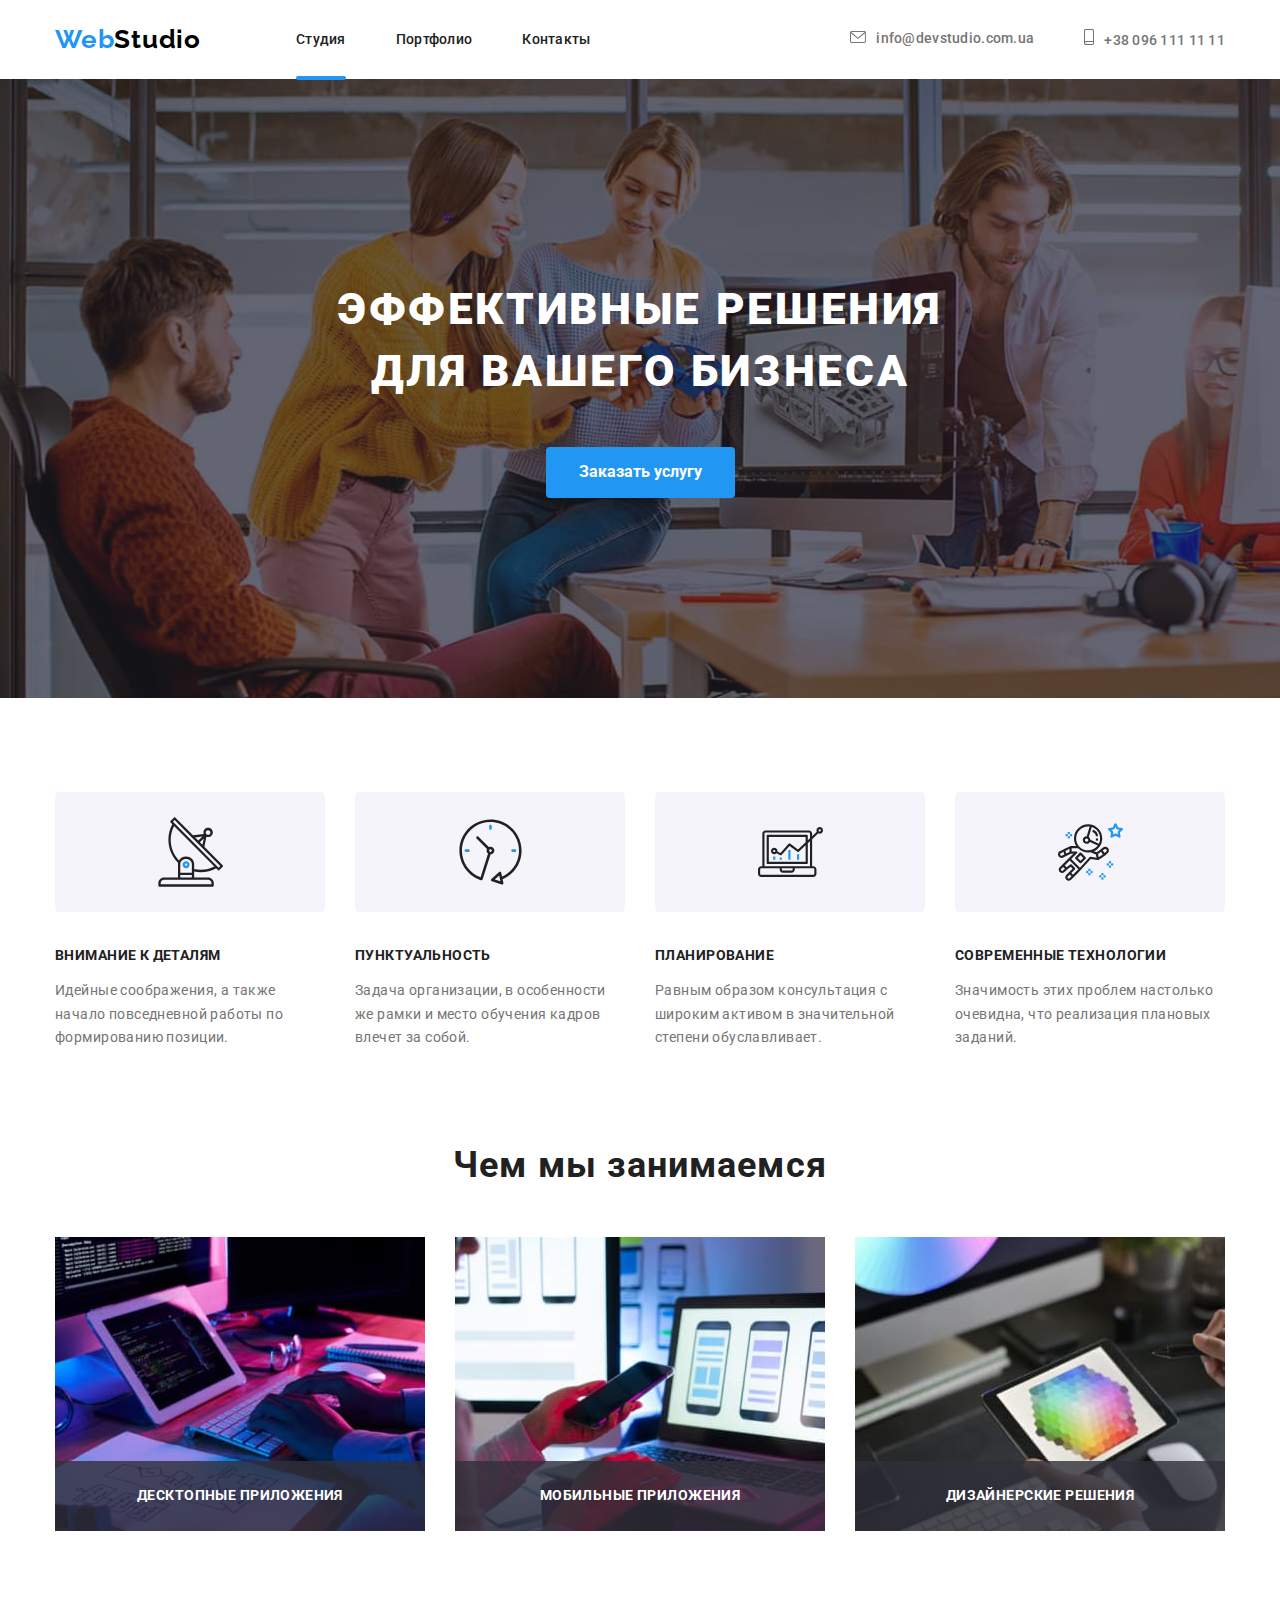
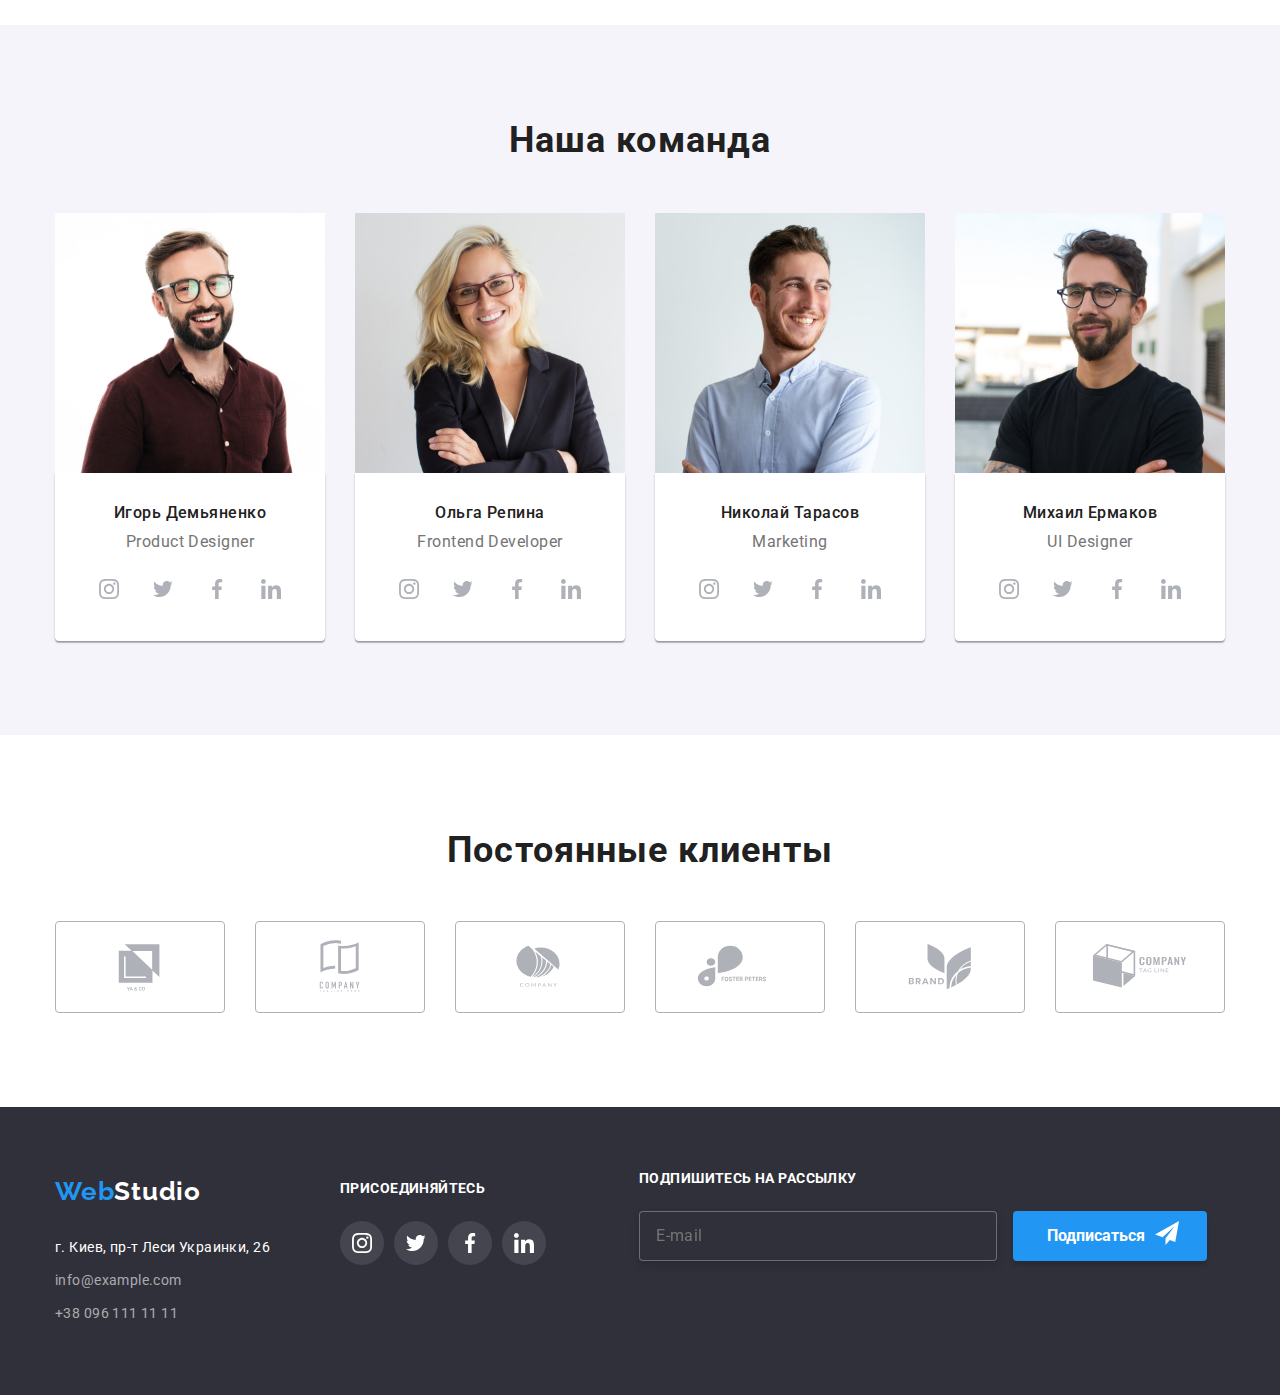
==== index.html @ d0ef0f85 "**" ====
<!DOCTYPE html>
<html lang="en">

<head>
    <meta charset="UTF-8">
    <meta http-equiv="X-UA-Compatible" content="IE=edge">
    <meta name="viewport" content="width=device-width, initial-scale=1.0">
    <link rel="preconnect" href="https://fonts.googleapis.com">
    <link rel="preconnect" href="https://fonts.gstatic.com" crossorigin>
    <link href="https://fonts.googleapis.com/css2?family=Raleway:wght@700&family=Roboto:wght@400;500;700;900&display=swap"
        rel="stylesheet">
        <!--нормалізатор-->
<link rel="stylesheet" href="https://cdnjs.cloudflare.com/ajax/libs/modern-normalize/1.1.0/modern-normalize.min.css"/>
        <!--додати стиль-->
        <link rel="stylesheet" href="./css/styles.css" />
        <title>Homework#6</title>
</head>

<body>
    <!--Шапка-->
    <header class="header">
        <div class="container">
        <nav class="navigation">
            <a href="" class="logo header__logo link">Web<span class="colortext">Studio</span></a>
            <ul class="menu-list list">
                <li class="menu-list__item"><a href="./index.html" class="menu-list__link link current">Студия</a></li>
              <li class="menu-list__item"><a href="./portfolio.html" class="menu-list__link link">Портфолио</a></li>
                <li class="menu-list__item"><a href="" class="menu-list__link link">Контакты</a></li>
             </ul>
        </nav>
        <div class="connect header__connect">
            <ul class="menu-list list">
                <li><a class="connect__mail link " href=""><svg class="connect__icon" width="16" height="12">
                    <use href="./images/symbol-defss.svg#icon-convert" info@devstudio.com.ua></use>
                </svg>info@devstudio.com.ua</a>
                </li>
                <li><a class="connect__tel link" href=""><svg class="connect__icon" width="10" height="16">
                    <use href="./images/symbol-defss.svg#icon-phone"></use>
                </svg>+38 096 111 11 11</a>
             </li>
            </ul>
          </div>
        </div>
    </header>
    <main>
        <!--hero-->
         <section class="hero">
            <div class="container">
                <h1 class="hero__top-text top-text--light">ЭФФЕКТИВНЫЕ РЕШЕНИЯ<br>ДЛЯ ВАШЕГО БИЗНЕСА</h1>
                <button type="button" class="hero__button button--light link" data-modal-open>Заказать услугу</button>
               <!----<div class="hero-content"></div>-->
            </div>
            </section>
       
        <!--feature-->
        <section class="feature">
            <div class="container">
            <ul class="feature-list list">
                 <li class="feature-list__item">
                    <a href="" class="feature-list__link">
                        
                        <svg class="feature-list__icon" width="65" height="70">
                            <use href="./images/symbol-defss.svg#icon-tarelka"></svg>
                            </a>
                    <h3 class="feature__top-text top-text--dark">Внимание к деталям</h3>
                    <p class="feature__bottom-text">Идейные соображения, а также начало повседневной работы по формированию позиции.</p>
                </li>
                
                <li class="feature-list__item">
                    <a href="" class="feature-list__link">
                        
                        <svg class="feature-list__icon" width="65" height="70">
                            <use href="./images/symbol-defss.svg#icon-clock"></svg>
                            </a>
                    <h3 class="feature__top-text top-text--dark">Пунктуальность</h3>
                    <p class="feature__bottom-text">Задача организации, в особенности же рамки и место обучения кадров влечет за собой.</p>
                </li>
                <li class="feature-list__item">
                    <a href="" class="feature-list__link">
                        
                        <svg class="ffeature-list__icon" width="65" height="70">
                            <use href="./images/symbol-defss.svg#icon-diagram"></svg>
                            </a>
                    <h3 class="feature__top-text top-text--dark">Планирование</h3>
                    <p class="feature__bottom-text">Равным образом консультация с широким активом в значительной степени обуславливает.</p>
                </li>
                <li class="feature-list__item">
                    <a href="" class="feature-list__link">
                        
                        <svg class="feature-list__icon" width="65" height="70">
                            <use href="./images/symbol-defss.svg#icon-kosm"></svg>
                            </a>
                    <h3 class="feature__top-text top-text--dark">Современные технологии</h3>
                    <p class="feature__bottom-text">Значимость этих проблем настолько очевидна, что реализация плановых заданий.</p>
                </li>
            </ul>
            </div>
        </section>
        <section class="about">
            <div class="container">
            <h2 class="about-title">Чем мы занимаемся</h2>
            <ul class="about-list list">
                <li class="about-list__item">
                    <div class="about-top-wrap">
                       <img src="./images/project.jpg" alt="Дизайн" class="about-foto" width="370" height="294">
                        <p class="about-top-text">ДЕСКТОПНЫЕ ПРИЛОЖЕНИЯ</p>
                    </div>  
                </li>
                <li class="about-list__item">
                    <div class="about-top-wrap">
                    <img src="./images/razmetka.jpg" alt="Розробка" class="about-foto" width="370" height="294">
                    <p class="about-top-text">МОБИЛЬНЫЕ ПРИЛОЖЕНИЯ</p>
                    </div>
                </li>
                <li class="about-list__item">
                    <div class="about-top-wrap">
                    <img src="./images/colortest.jpg" alt="Колористика" class="about-foto" width="370" height="294">
                    <p class="about-top-text">ДИЗАЙНЕРСКИЕ РЕШЕНИЯ</p>
                    </div>
                </li>
            </ul>
            </div>
        </section>
        <section id="team" class="team">
            <div class="container">
            <h2 class="team-title">Наша команда</h2>
            <ul class="team-list list">
                <li class="team-item">
                    <img src="./images/img1.jpg" alt="" class="img" width="270">
                    <div class="foto-team">
                    <h3 class="team-item-title">Игорь Демьяненко</h3>
                    <p lang="en" class="team-item-text">Product Designer</p>
                    <ul class="team-soc-list list">
                        <li class="team-soc-item">
                            <a href="" class="team-soc-link">
                                
                                <svg class="team-soc-icon" width="20" height="20">
                                    <use href="./images/symbol-defs.svg#icon-instagram"></svg>
                                    </a>
                        </li>
                        <li class="team-soc-item">
                            <a href="" class="team-soc-link">

                                <svg class="team-soc-icon" width="20" height="20">
                                    <use href="./images/symbol-defs.svg#icon-tvit">
                                </svg>
                            </a>
                        </li>
                        <li class="team-soc-item">
                            <a href="" class="team-soc-link">

                                <svg class="team-soc-icon" width="20" height="20">
                                    <use href="./images/symbol-defs.svg#icon-facebook">
                                </svg>
                            </a>
                        </li>
                        <li class="team-soc-item">
                            <a href="" class="team-soc-link">

                                <svg class="team-soc-icon" width="20" height="20">
                                    <use href="./images/symbol-defs.svg#icon-lin">
                                </svg>
                            </a>
                        </li>
                     </ul>
                </div>
                </li>
                <li class="team-item">
                    <img src="./images/img2.jpg" alt="" class="img" width="270">
                    <div class="foto-team">
                    <h3 class="team-item-title">Ольга Репина</h3>
                    <p lang="en" class="team-item-text">Frontend Developer</p>
                    <ul class="team-soc-list list">
                        <li class="team-soc-item">
                            <a href="" class="team-soc-link">
                                <!--підключення спрайта-->
                            <svg class="team-soc-icon" width="20" height="20">
                                <use href="./images/symbol-defs.svg#icon-instagram">
                            </svg>
                        </a>
                        </li>
                        <li class="team-soc-item">
                            <a href="" class="team-soc-link">

                            <svg class="team-soc-icon" width="20" height="20">
                                <use href="./images/symbol-defs.svg#icon-tvit">
                            </svg>
                            </a>
                        </li>
                        <li class="team-soc-item">
                            <a href="" class="team-soc-link">

                                <svg class="team-soc-icon" width="20" height="20">
                                    <use href="./images/symbol-defs.svg#icon-facebook">
                                </svg>
                            </a>
                        </li>
                        <li class="team-soc-item">
                            <a href="" class="team-soc-link">

                                <svg class="team-soc-icon" width="20" height="20">
                                    <use href="./images/symbol-defs.svg#icon-lin">
                                </svg>
                            </a>
                        </li>
                    </ul>
                </div>
                </li>
                <li class="team-item">
                    <img src="./images/img3.jpg" alt="" class="img" width="270">
                    <div class="foto-team">
                    <h3 class="team-item-title">Николай Тарасов</h3>
                    <p lang="en" class="team-item-text">Marketing</p>
                    <ul class="team-soc-list list">
                        <li class="team-soc-item">
                            <a href="" class="team-soc-link">

                               <svg class="team-soc-icon" width="20" height="20">
                                    <use href="./images/symbol-defs.svg#icon-instagram">
                                </svg>
                            </a>
                        </li>
                        <li class="team-soc-item">
                            <a href="" class="team-soc-link">

                                <svg class="team-soc-icon" width="20" height="20">
                                    <use href="./images/symbol-defs.svg#icon-tvit">
                                </svg>
                            </a>
                        </li>
                        <li class="team-soc-item">
                            <a href="" class="team-soc-link">

                                <svg class="team-soc-icon" width="20" height="20">
                                    <use href="./images/symbol-defs.svg#icon-facebook">
                                </svg>
                            </a>
                        </li>
                        <li class="team-soc-item">
                            <a href="" class="team-soc-link">

                                <svg class="team-soc-icon" width="20" height="20">
                                    <use href="./images/symbol-defs.svg#icon-lin">
                                </svg>
                            </a>
                        </li>
                    </ul>
                    </div>
                </li>
                <li class="team-item">
                    <img src="./images/img4.jpg" alt="" class="img" width="270">
                    <div class="foto-team">
                    <h3 class="team-item-title">Михаил Ермаков</h3>
                    <p lang="en" class="team-item-text">UI Designer</p>
                    <ul class="team-soc-list list">
                        <li class="team-soc-item">
                            <a href="" class="team-soc-link">
                                <!--підключення спрайта-->
                                <svg class="team-soc-icon" width="20" height="20">
                                    <use href="./images/symbol-defs.svg#icon-instagram">
                                </svg>
                            </a>
                        </li>
                        <li class="team-soc-item">
                            <a href="" class="team-soc-link">

                                <svg class="team-soc-icon" width="20" height="20">
                                    <use href="./images/symbol-defs.svg#icon-tvit">
                                </svg>
                            </a>
                        </li>
                        <li class="team-soc-item">
                            <a href="" class="team-soc-link">

                                <svg class="team-soc-icon" width="20" height="20">
                                    <use href="./images/symbol-defs.svg#icon-facebook">
                                </svg>
                            </a>
                        </li>
                        <li class="team-soc-item">
                            <a href="" class="team-soc-link">

                                <svg class="team-soc-icon" width="20" height="20">
                                    <use href="./images/symbol-defs.svg#icon-lin">
                                </svg>
                            </a>
                        </li>
                    </ul>
                    </div>
                </li>
            </ul>
            </div>
        </section>
        <section class="client">
        <div class="container">
            <h2 class="client-title">Постоянные клиенты</h2>
            <ul class="client-list list">
<li class="client-item">
<a href="" class="client-link">
    <!--підключення спрайта-->
    <svg class="client-icon" width="106" height="60"> 
        <use href="./images/symbol-defss.svg#icon-company1">
    </svg>
</a>
</li>
<li class="client-item">
<a href="" class="client-link">

    <svg class="client-icon" width="106" height="60">
        <use href="./images/symbol-defss.svg#icon-company">
    </svg>
</a>
</li>
<li class="client-item">
<a href="" class="client-link">

    <svg class="client-icon" width="106" height="60">
        <use href="./images/symbol-defss.svg#icon-company3">
    </svg>
</a>
</li>
<li class="client-item">
<a href="" class="client-link">

    <svg class="client-icon" width="106" height="60">
        <use href="./images/symbol-defss.svg#icon-company4">
    </svg>
</a>
</li>
<li class="client-item">
<a href="" class="client-link">

    <svg class="client-icon" width="106" height="60">
        <use href="./images/symbol-defss.svg#icon-comrany5">
    </svg>
</a>
</li>
<li class="client-item">
<a href="" class="client-link">

    <svg class="client-icon" width="106" height="60">
        <use href="./images/symbol-defss.svg#icon-company6">
    </svg>
</a>
</li>
  </ul>
            </div>
        </section>
    </main>
    <!--footer-->
    <footer class="footer">
       <div class="container">
            <div class="contact-main">
        <a href="" class="footer-logo link">Web<span class="colorchange">Studio</span></a>
        <address>
            <ul class="footer-list list">
                <li class="contacts"><a href="https://bit.ly/3pXMvUd" class="contact-link link" target="_blank" rel="noopener noreferrer">г. Киев, пр-т
                        Леси Украинки, 26</a> </li>
                <li class="contacts"><a href="mailto:info@devstudio.com" class="contact link">info@example.com</a></li>
                <li class="contacts"><a href="tel:+380961111111" class="contact link">+38 096 111 11 11</a></li>
            </ul> 
        </address>
        </div>
    
            <div class="join">
                <h2 class="join-title">ПРИСОЕДИНЯЙТЕСЬ</h2>
               <ul class="join-soc list">
                <li class="join-soc-item">
                    <a href="" class="join-soc-link">

                        <svg class="join-soc-icon" width="20" height="20">
                            <use href="./images/symbol-defs.svg#icon-instagram">
                        </svg>
                    </a>
                </li>
                <li class="join-soc-item">
                    <a href="" class="join-soc-link">

                        <svg class="join-soc-icon" width="20" height="20">
                            <use href="./images/symbol-defs.svg#icon-tvit">
                        </svg>
                    </a>
                </li>
                <li class="join-soc-item">
                    <a href="" class="join-soc-link">

                        <svg class="join-soc-icon" width="20" height="20">
                            <use href="./images/symbol-defs.svg#icon-facebook">
                        </svg>
                    </a>
                </li>
                <li class="join-soc-item">
                    <a href="" class="join-soc-link">
                        <svg class="join-soc-icon" width="20" height="20">
                            <use href="./images/symbol-defs.svg#icon-lin">
                        </svg>
                    </a>
                </li>
               </ul>
        </div>
            <div class="footer-field">
                
                    <section class="online">
            <h2 class="title online-title">ПОДПИШИТЕСЬ НА РАССЫЛКУ</h2>
            
            <form class="add-form">
                <div class="add-fild">
                    <input type="email" class="footer-input"
                     name="add-email"  id="add-email"
                     placeholder="E-mail"
                     required id="add-email"/>
            <label class="footer-label" for="add-email"></label>
            
            <button type="submit" class="add-btn">Подписаться
                <svg class="add-icon" width="24" height="24">
                    <use href="./images/symbol-defs.svg#icon-icon-send"></use>
                </svg>
            </button>
            </div>
            </form>
            </section>
            </div>
        </div>
 </footer>
 <div class="backdrop is-hidden" data-modal>
     <div class="modal">
     <button type="button" class="modal-close-btn" data-modal-close>

         <svg class="modal-close-icon" width="11" height="11">
             <use href="./images/symbol-defs.svg#icon-close"></use>
         </svg>
     </button>
         <p class="modal-form">Оставьте свои данные, мы вам перезвоним</p>
        <form class="modal-form">
            <div class="modal-field">
            <label class="modal-label" for="user-name">Имя</label>
            <div class="modal-input-wrap">
            <input type="text"
             class="modal-input"
              name="user-name" 
              required  placeholder=" "
              minlength="2"
              id="user-name">

            <svg class="form-icon" width="18" height="18">
                <use href="./images/symbol-defs.svg#icon-person-black"></use>
            </svg>
            </div>
            </div>
        <div class="modal-field">
            <label  for="user-tel" class="modal-label">Телефон</label>
            <div class="modal-input-wrap">
            <input type="tel" class="modal-input" name="user-tel" 
                 id="user-tel" 
                     required placeholder=" "/>

                    <svg class="form-icon" width="18" height="18">
                        <use href="./images/symbol-defs.svg#icon-phone-black"></use>
                    </svg>
                </div>
                </div>
                <div class="modal-field">
                <label class="modal-label" for="user-email">Почта</label>
                <div class="modal-input-wrap">
                    <input type="email" class="modal-input" name="user-email" 
                    required  placeholder=" "
                     id="user-email"/>

                    <svg class="form-icon" width="18" height="18">
                        <use href="./images/symbol-defs.svg#icon-email-black"></use>
                    </svg>
                    </div>
                    </div>
                    <div class="modal-field">
                    <label class="modal-label" for="user-text">Коментарий</label>
                        <textarea name="user-text" id="user-text" class="modal-text" 
                        placeholder="Введите текст"></textarea>
                        </div>
                    <div class="modal-field">
                        <input type="checkbox" name="policy" 
                        id="input-check" 
                        class="input-check visually-hidden" 
                        value="policy"/>
                    <label for="input-check" class="check-text">
                   <span>
                    <svg class="check-icon" width="11" height="8">
                        <use href="./images/symbol-defs.svg#icon-check"></use>
                    </svg>
                   </span><p class="text-check">Соглашаюсь с рассылкой и принимаю
                <a href="" class="checkbox-policy"> Условия договора</a></p>
            </label>
                </div>
                    <button type="submit" class="button-form">Отправить</button>
     </form> 
     </div>
 </div>
<script src="./js/modal.js"></script>
</body>

</html>
---- css/styles.css ----
:root{
--hero-title-color:#FFFFFF;
--accsent-color:#2196F3;
--second-title-color:#757575;
--main-title-color:#212121;
}
body{
    font-family: Roboto, sans-serif;}
    .link{
        text-decoration: none;
    }
    .list{
        padding: 0;
        margin: 0;
        list-style: none;
    }
    
    .nav-list.link.current{
        color: var(--accsent-color);
    }
    .header-link.current{
        color: var(--accsent-color);
    }
    .colortext{
        color: black;
        /* чорний  колір лого */
    }
    .colorchange{
        color: #FFFFFF;
        /*білий колір лого*/
    }
    
    
    p,
    h1,
    h2,
    h3,
    h4,
    li {
        margin: 0;
    }
    
    ul {
        padding-left: 0;
        margin: 0;
    }
    
    button {
        cursor: pointer;
    }
    
    .container {
        width: 1200px;
        padding-left: 15px;
        padding-right: 15px;
        margin: 0 auto;
        /*outline: 1px solid;*/
        }
    /*.section {
        padding-bottom: 94px;
        padding-bottom: 94px;
    }*/
   .top-text--light{
color: var(--hero-title-color)
   }
   .top-text--dark{
color: var(--main-title-color);
   }
   .button--light{
color: var(--hero-title-color);
   }
  /*header*/
    .header{
        background-color:#FFFFFF;
        padding: 24px 0 24px 0;
    }
    .header .container{
        display: flex;
        align-items: center;    
    }
    .menu-list{
        display: flex;
    }
    .navigation{
        display: flex;
        align-items: center;
    }
    .header__logo{
        margin-right: 95px;
        font-family: 'Raleway';
        font-weight: 700;
        font-size: 26px;
        line-height: 1.2;
        letter-spacing: 0.03em;
        color: #2196F3;
    }
    .menu-list__item:not(:last-child){
margin-right:50px ;
    }
    .menu-list__link{
    font-weight: 500;
    font-size: 14px;
    line-height: 1.14;
    letter-spacing: 0.02em;
    color: #212121;
    transition: color 250ms linear;
        }
    .menu-list__link:hover,
    .menu-list__link:focus{
    color: #2196F3;
        }
        .menu-list__link{
            position: relative;
            display: block;     
        }
         .menu-list__link.current::after{
            content: "";
            left: 0;
            bottom: -32px;
            width: 100%;
            height: 4px;
            position: absolute;
             display: inline-block;
            background-color: var(--accsent-color);
            border-radius: 2px;
        }
    .header__connect{
        margin-left: auto;
    }
    .connect__mail{
        margin-right: 50px;
    font-weight: 500;
    font-size: 14px;
    line-height: 1.14;
    letter-spacing: 0.02em;
    color: var(--second-title-color);
    transition: color 250ms linear;
    }
    .connect__tel{
    font-weight: 500;
    font-size: 14px;
    line-height: 1.14;
    letter-spacing: 0.02em;
    color: var(--second-title-color);
    transition: color 250ms linear;
    }
    
    .connect__tel:hover,
    .connect__tel:focus,
    .connect__mail:hover,
    .connect__mail:focus,
    .connect__icon:hover,
   .connect__icon:focus{
        color: var(--accsent-color);
    }
.connect__icon{
    margin-right: 10px;
    fill: currentColor
}

    /*hero*/
    .hero{
     background: #2F303A;
     text-align: center;
    padding-top: 200px;
    background-image: linear-gradient(
    rgba(47, 48, 58, 0.4),
    rgba(47, 48, 58, 0.4)
    ), 
    url(../images/header.jpg);
    background-repeat: no-repeat;
    background-size: cover;
    max-width: 1600px;
    margin: 0 auto;
     }
    
    
    .hero__top-text{
        margin-top: 0;
        margin-bottom: 45px;
    font-family: Roboto, sans-serif;
    font-weight: 900;
    font-size: 44px;
    line-height: 1.4;
    letter-spacing: 0.06em;
   
    }
  
    /*button*/
    .hero__button{
        display: inline-block;
        border: 1px solid transparent;
        border-radius: 4px;
        padding: 10px 32px;
        margin-bottom: 200px;
        font-family: Roboto, sans-serif;
        font-weight: 700;
        font-size: 16px;
        line-height: 1.8;
        background-color: var(--accsent-color);
    }

    /*feature*/
    .feature{
        padding-top: 94px;
        padding-bottom: 94px;
    }

    .feature__top-text{
    margin-bottom: 10px;
    font-family: Roboto, sans-serif;
    font-size: 14px;
    line-height: 1.9;
    letter-spacing: 0.03em;
    text-transform: uppercase;
        }
    .feature__bottom-text{
    font-family: Roboto, sans-serif;
    font-weight: 400;
    font-size: 14px;
    line-height: 1.7;
    letter-spacing: 0.03em;
    color: var(--second-title-color);
    
        }
    .feature-list{
        display: flex; 
        
     }
     .feature-list__item{
         width: 270px;
       
         }
    .feature-list__item:not(:last-child) {
        margin-right: 30px;
    }
       
    .feature-list .feature-list__item{
        width: 270px;
    
    }
    .feature-list__link{
        margin-bottom: 30px;
    width: 270px;
    height: 120px;
    left: 215px;
    top: 774px;
    background: #F5F4FA;
    border-radius: 4px;
    display: flex;
    justify-content: center;
    align-items: center;}
/*.about-item + .about-item + .about-item{
    margin-left: 30px;
}*/
/*justify-content: space-between; - розтягує по ширині *.
        /*about*/

        .about{
     padding-bottom: 94px;  
     }  

    .about-title{
    margin-top: 0;
     margin-bottom: 50px; 
    font-family: Roboto, sans-serif;
    font-size: 36px;
    line-height: 1.2;
    text-align: center;
    letter-spacing: 0.03em;
    color: var(--main-title-color);
        }
        .about-list{
            display: flex; 
            margin-left:-30px;  
        }
        .about-foto{
            display: block;
        }
       /* .about-item:not(:last-child){
margin-right: 30px;
        } відступи*/
        .about-list__item{
        flex-basis:cal(100-90px)/3;
       /* width:  calc(100%/3-30px);*/
        margin-left: 30px;
       }
    .about-top-wrap {
        position: relative;
        overflow: hidden;
    }
        .about-top-text {
            position: absolute;
            bottom: 0;
            background-color:rgba(47, 48, 58, 0.8);
            color: #FFFFFF;
            padding: 27px;
            width: 370px;
            height: 70px;
            font-family: inherit;
            font-weight: 700;
            font-size: 14px;
            line-height: 1.14;
            text-align: center;
            letter-spacing: 0.03em;
            text-transform: uppercase;
        }
      .team{
          padding-bottom: 94px;
          padding-top: 94px;
        background-color: #F5F4FA;
      }    
       .team-item{
           background-color: var(--hero-title-color);
       }
     .team-list{
        display: flex;
        justify-content: space-between;
        
        }
    .team-title{
     margin-bottom: 50px;
     font-family: Roboto, sans-serif;
    font-size: 36px;
    line-height: 1.2;
    text-align: center;
    letter-spacing: 0.03em;
    color: var(--main-title-color);
        }
    .team-item-title{
  margin-bottom: 10px;
    font-family: Roboto,sans-serif;
    font-weight: 500;
    font-size: 16px;
    line-height: 1.2;
    text-align: center;
    letter-spacing: 0.03em;
    color: var(--main-title-color);
        }
    .team-item-text{
   margin-left: 0;
   margin-right: 0;
   margin-bottom: 16px;
    font-family: Roboto,sans-serif;
    font-weight: 400;
    font-size: 16px;
    line-height: 1.19;
    text-align: center;
    letter-spacing: 0.03em;
    color: var(--second-title-color);
        }
        .img{
        display: block;
         }
        .foto-team{
            padding-top: 30px;
            padding-bottom: 30px;
            box-shadow: 0px 1px 3px rgba(0, 0, 0, 0.12),
            0px 1px 1px rgba(0, 0, 0, 0.14),
            0px 2px 1px rgba(0, 0, 0, 0.2);
            border-radius: 0px 0px 4px 4px;
        }
        .team-soc-list {
            display: flex;
            justify-content: center;
        }
        
        .team-soc-item+.team-soc-item {
            margin-left: 10px;
        }
/*посилання на соцмережі*/
        .team-soc-link{
            width: 44px;
            height: 44px;
            background-color: #FFFFFF;
            border-radius: 50%;
            display: flex;
            justify-content: center;
            align-items: center;
           /* fill: #FFFFFF;*/
        transition-property: background-color;
        transition-duration: 250ms;
        transition-timing-function: cubic-bezier(0.4, 0, 0.2, 1);
        }
      
        .team-soc-icon{
            fill: #AFB1B8;
        }
        .team-soc-link:hover{
         background-color:var(--accsent-color);
        /*fill: #2196F3;*/
        }
        .team-soc-link:hover .team-soc-icon{
        fill:#FFFFFF;
        }
        .team-soc-link:focus{
            background-color: var(--accsent-color);
            /*fill: #2196F3;*/
        }
        .team-soc-link:focus .team-soc-icon{
            fill: #FFFFFF;
        }
       .client-title{
         margin-bottom: 50px;
        font-family: Roboto,sans-serif;
       font-weight: 700;
        font-size: 36px;
        line-height: 1.17;
        text-align: center;
        letter-spacing: 0.03em;
        color: var(--main-title-color);
       }
       .client{
           padding-top: 94px;
           padding-bottom: 94px;
       }
       .client-list{
           display: flex;
            justify-content: space-between;
       }
       .client-link{
        width: 170px;
        height: 92px;
        display: flex;
        justify-content: center;
        align-items: center;
        border: 1px solid #AFB1B8;
        box-sizing: border-box;
        border-radius: 4px;
        cursor: pointer;
        transition-property: background-color;
        transition-duration: 250ms;
        transition-timing-function: cubic-bezier(0.4, 0, 0.2, 1);
       }
    .client-link:hover{
        border-color: var(--accsent-color)
    }
    .client-link:focus {
        border-color: var(--accsent-color)}

       .client-link{
       background-color: #FFFFFF;
       }

    .client-icon{
       width: 106px;
        height: 60px;
        fill:#AFB1B8;
    }
    .client-link:hover .client-icon {
        fill: var(--accsent-color)
    }
    .client-link:focus .client-icon {
        fill: var(--accsent-color)
    }
       /*footer*/
       .footer{
          padding-top: 60px;
          padding-bottom: 60px;
          background: #2F303A;
      }
        .footer .container{
            display: flex;
        }
        .footer-logo{
            font-family: 'Raleway';
            font-style: normal;
            font-weight: 700;
            font-size: 26px;
            line-height: 1.9;
            letter-spacing: 0.03em;
             color: #2196F3;
        }
        .footer-list{
            padding-top: 20px;
        }
        address {
            font-style: normal;
        }
        .contact-address{
            color: var(--hero-title-color);
        }
        .contact-link{
           font-family: Roboto,sans-serif;
            font-weight: 400;
            font-size: 14px;
            line-height: 1.7;
            letter-spacing: 0.03em;
           color: var(--hero-title-color); 
         }
         .contact{
            font-family: Roboto,sans-serif;
            font-weight: 400;
            font-size: 14px;
            line-height: 1.7;
            letter-spacing: 0.03em;
            color: rgba(255, 255, 255, 0.6);
         }
         .contacts{
             padding-bottom: 9px;
         }
         .join{
         margin-left: 70px;
         padding-top: 10px;
      }
         .join .container{
            display: flex;
           }
         .join-title{
       margin-bottom: 20px;  
        font-weight: 700;
        font-size: 14px;
        line-height: 1.7;
        letter-spacing: 0.03em;
        text-transform: uppercase;
        color: #FFFFFF;
         }
         
        .join-soc {
        display: flex;
            }
        .join-soc-link {
            width: 44px;
            height: 44px;
            background-color: rgba(255, 255, 255, 0.1);
            border-radius: 50%;
            display: flex;
            justify-content: center;
            align-items: center;
            transition-property: background-color;
            transition-duration: 250ms;
            transition-timing-function: cubic-bezier(0.4, 0, 0.2, 1);
            }
        
        .join-soc-link {
            fill: var(--hero-title-color);
       
        }
        .join-soc-item+.join-soc-item {
            margin-left: 10px;
        }
        /*змінити колір елемента
        .join-soc-icon:nth-child(2){
        color: #2196F3;
        }*/
        .join-soc-link:hover{
            background-color: var(--accsent-color);
        }
        .join-soc-link:focus{
            background-color: var(--accsent-color);
        }
        
        .join-soc-link:hover .join-soc-icon {
            fill: #FFFFFF;
        }
        .join-soc-link:focus .join-soc-icon {
            fill: #FFFFFF;
        }
        .online{
            margin-left: 93px;
            flex-grow: 1;
        }
        .online-title {
        margin-bottom: 20px;
        font-weight: 700;
        font-size: 14px;
        line-height: 1.7;
        letter-spacing: 0.03em;
        text-transform: uppercase;
        color: #FFFFFF;
         }
         .add-email{
             border: none;
             border: 1px solid rgba(255, 255, 255, 0.3);
             background-color: transparent;
         }
         /*.add-fild{
             width: 358px;
             height: 50px;
         }*/
        .footer-input{
        width: 358px;
        height: 50px;
        left: 815px;
        top: 2787px;
        background: #2F303A;
        border: 1px solid rgba(255, 255, 255, 0.3);
        box-sizing: border-box;
        filter: drop-shadow(0px 4px 4px rgba(0, 0, 0, 0.15));
        border-radius: 4px;
        }
       
        .footer-field .container{
            display: flex;
        }
        .add-btn{
           margin-left: 12px;
            padding-right: 62px;
            padding-left: 34px;
            height: 50px;
            font-family: Roboto, sans-serif;
            font-weight: 700;
            font-size: 16px;
            line-height: 30px;
            color: #FFFFFF;
            background: #2196F3;
            box-shadow: 0px 4px 4px rgba(0, 0, 0, 0.15);
           border-radius: 4px;
           border: none;
       
        }
        
  
        .add-icon{
            position: absolute;
            margin-left: 10px;
           
            align-items: center;
            justify-content: center;
           background-color: var(--accsent-color);
        }
    .footer-input:placeholder-shown,
    .footer-input:focus-visible{
        font-size: 16px;
        line-height: 1.25;
        align-items: center;
        letter-spacing: 0.03em;
        color: rgba(255, 255, 255, 0.6);
        padding-left: 16px;
    }
        /* модальне вікно*/
        .backdrop{
            position: fixed;
            width: 100%;
            height: 100%;
            top: 0;
            background: rgba(0, 0, 0, 0.2);
            display: flex;
            align-items: center;
            justify-content: center;
            transition: opacity 250ms, visibility 250ms;
        }
       .backdrop .is-hidden .modal{
            transform: scale(0.5);
       }
        .backdrop .is-hidden{
            opacity: 0;
            pointer-events: none;
            
        }
        .modal{
            padding: 40px;
        position: absolute;
        top: 50%;
        left: 50%;
        transform: translate(-50%, -50%) scale(1);
        width: 528px;
        height: 581px;
        background: #FFFFFF;
        box-shadow: 0px 1px 3px rgba(0, 0, 0, 0.12),
        0px 1px 1px rgba(0, 0, 0, 0.14),
        0px 2px 1px rgba(0, 0, 0, 0.2);
        border-radius: 4px;
        transition: transform 250ms;
        }
      
        .modal-close-btn{
            position: absolute;
           top: 8px;
            right: 8px;
            width: 30px;
            height: 30px;
            border-radius: 50%;
            background-color: transparent;
            border: 1px solid rgba(0, 0, 0, 0.1);
        }   
                .modal-close-btn:hover .modal-close-icon{
                    fill: #2196F3;
                }
        .modal-close-btn:hover{
            fill: #2196F3
        }
                .modal-close-btn:focus .modal-close-icon{
                    color: #2196F3;
                }
        .modal-close-btn:focus{
            
            color;: #2196F3
        }
    .is-hidden{
        opacity: 0;
        pointer-events: none;
        visibility: hidden;
    }
    .modal-form{
        font-family: Roboto,sans-serif;
        font-weight: 700;
        font-size: 20px;
        line-height: 1.15;
        letter-spacing: 0.03em;
       color: var(--main-title-color);
       text-align: center;
       margin-bottom: 12px;
    }
    input.modal-input{
        width: 100%;
        height: 40px;
        border: 1px solid rgba(33, 33, 33, 0.2);
        border-radius: 4px;
        padding-left: 42px;
        outline: none;/*відключає підсвічування форми щоб задати ховер та фокус*/
        transition: border-color 300ms;
    }
     
    .modal-input::placeholder{
        color: var(--accsent-color);
    }
    /*.modal-input:valid{
        border-color: var(--accsent-color);
    }
    .modal-input:invalid{
        border-color: red;
    }*/
    .modal-field {
        margin-bottom: 10px;
    }
    
    .modal-input-wrap {
        position: relative;
    }
    
    /*розмістити іконку по центру .modal-input-wrap {
        position: relative; + .form-icon */
    .form-icon {
        position: absolute;
        top: 50%;
        transform: translateY(-50%);
        left: 10px;
        transition: fill 250ms cubic-bezier(0.4, 0, 0.2, 1);
    }
    
    .modal-input:hover {
        border-color:  #2196F3;
    }
    
    .modal-input:focus {
        border-color: #2196F3;
    }
    
    .modal-input:hover +.form-icon {
        fill: #2196F3;
    }
    
    .modal-input:focus +.form-icon {
        fill: #2196F3;
    }
.modal-label{
font-family: Roboto, sans-serif;
font-weight: 400;
font-size: 12px;
line-height: 1.7;
letter-spacing: 0.01em;
display: block;
color: #757575;
text-align: left;
font-weight: 400;
}
    .modal-coment{
        position: absolute;
        width: 448px;
        height: 120px;
        left: 576px;
        top: 518px;
        
        border: 1px solid rgba(33, 33, 33, 0.2);
        border-radius: 4px;
    }
    .user-text{
        font-family: Roboto sans-serif;
        font-style: normal;
        font-weight: 400;
        font-size: 14px;
        line-height: 16px;
        letter-spacing: 0.01em;
        
        color: rgba(117, 117, 117, 0.5);
    }
    .modal-text:hover{
        border-color: var(--accsent-color);
    }
   
    .modal-text{
    width: 100%;
    height: 120px;
    border: 1px solid #757575;
    border-radius: 4px;
    margin-bottom: 10px;
    padding: 12px 16px;
    resize: none;
    
    }
    .modal-text::placeholder,
    .modal-text:focus-visible{
        font-weight: 400;
        font-size: 12px;
        line-height: 1.7;
        letter-spacing: 0.01em;
        
        color: rgba(117, 117, 117, 0.5);
    }
    /*.checkbox{
        appearance: none;
        display: flex;
    }*/
    .check-icon{
        fill: transparent;
        
    }
    .check-text span{
        width: 15px;
        height: 16px;
        border: 2px solid #000000;
        border-radius: 2px;
        margin-right: 8px;
        display: flex;
        align-items: center;
        justify-content: center;
    }
     .check-text{
        display: flex;
        align-items: center;
        margin-bottom: 30px;
        margin-left: 15px;
    }
    .text-check{
        font-family: Roboto,sans-serif;
        font-style: normal;
        font-weight: 400;
        font-size: 14px;
        line-height: 24px;
        letter-spacing: 0.03em;
        color: #757575;
    }
    .input-check:checked +.check-text span{
        background-color: var(--accsent-color);
        border: transparent;}
        .input-check:checked +.check-text .check-icon {
            fill: var(--hero-title-color);}
/*Приховати галочку інпут*/
            .visually-hidden{
                position: absolute;
                width: 1px;
                height: 1px;
                margin: -1px;
                border: 0;
                padding: 0;
                white-space: nowrap;
                clip-path: inset(100%);
                clip: rect(0 0 0 0);
                overflow: hidden;
            }
          
            .input-check:focus +.check-text span {
                border-color: var(--accsent-color);
            } /*+border: transparent; в .input-check:checked+.check-text span  зробить рамку іконки синього кольору*/
    /* ще один варіант галочки .check-text::before{
        content: "";
        width: 15px;
        height: 16px;
        margin-right: 8px;
        border: 2px solid #000000;
        border-radius: 2px;
    }
   .check-text{
       display: flex;
       align-items: center;
     font-family: Roboto,sans-serif;
    font-weight: 400;
    font-size: 14px;
    line-height: 24px;
    letter-spacing: 0.03em;
    color: #757575;
   }*/
   
       .checkbox-policy{
   color:  #2196F3;
    }

    .button-form{
    display: inline-block;
    position: relative;
    font-family: Roboto, sans-serif;
    font-weight: 700;
    font-size: 16px;
    line-height: 1.8;
    width: 200px;
    height: 50px;
    color: var(--hero-title-color);
    background-color: var(--accsent-color);
    border: 1px solid transparent;
    box-shadow: 0px 4px 4px rgba(0, 0, 0, 0.15);
    border-radius: 4px;
    }
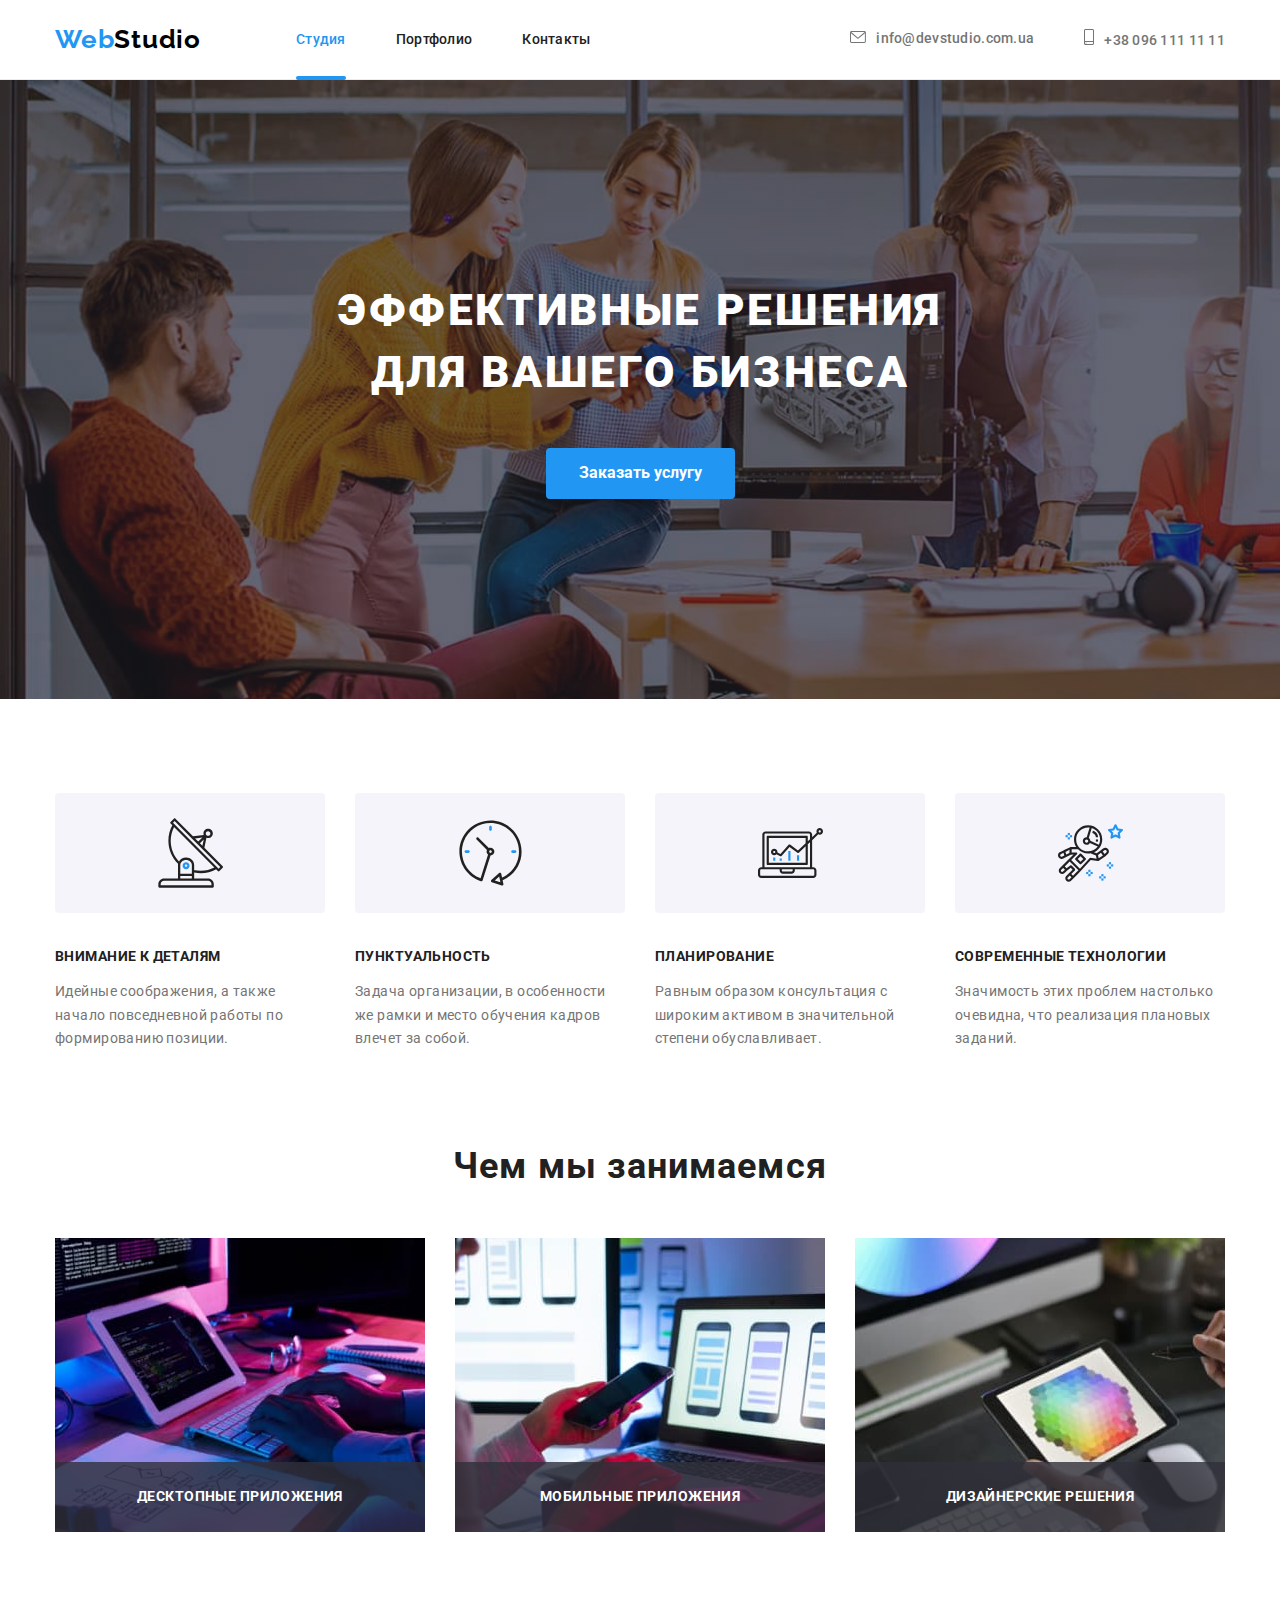
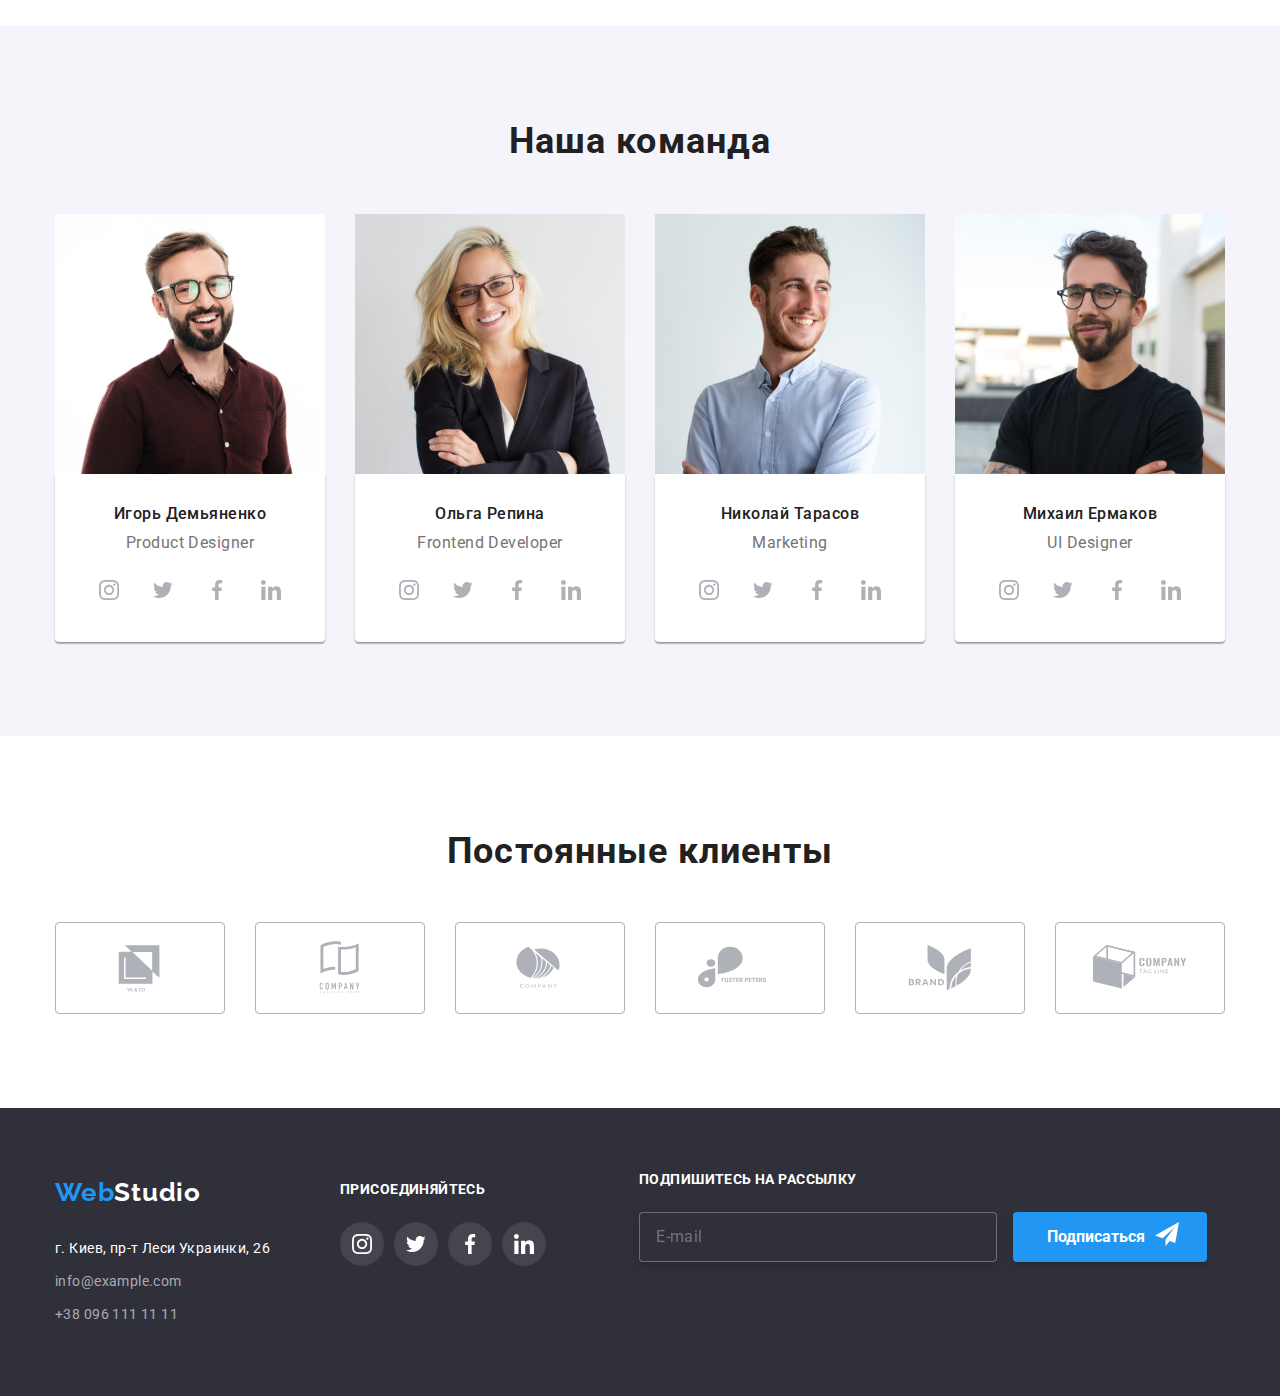
==== commit dba77635: "**" ====
--- a/index.html
+++ b/index.html
@@ -13,6 +13,7 @@
 <link rel="stylesheet" href="https://cdnjs.cloudflare.com/ajax/libs/modern-normalize/1.1.0/modern-normalize.min.css"/>
         <!--додати стиль-->
         <link rel="stylesheet" href="./css/styles.css" />
+        <link rel="stylesheet" href="./css/main.css" />
         <title>Homework#6</title>
 </head>
 
@@ -103,19 +104,19 @@
                 <li class="about-list__item">
                     <div class="about-top-wrap">
                        <img src="./images/project.jpg" alt="Дизайн" class="about-foto" width="370" height="294">
-                        <p class="about-top-text">ДЕСКТОПНЫЕ ПРИЛОЖЕНИЯ</p>
+                        <p class="about__top-text">ДЕСКТОПНЫЕ ПРИЛОЖЕНИЯ</p>
                     </div>  
                 </li>
                 <li class="about-list__item">
                     <div class="about-top-wrap">
                     <img src="./images/razmetka.jpg" alt="Розробка" class="about-foto" width="370" height="294">
-                    <p class="about-top-text">МОБИЛЬНЫЕ ПРИЛОЖЕНИЯ</p>
+                    <p class="about__top-text">МОБИЛЬНЫЕ ПРИЛОЖЕНИЯ</p>
                     </div>
                 </li>
                 <li class="about-list__item">
                     <div class="about-top-wrap">
                     <img src="./images/colortest.jpg" alt="Колористика" class="about-foto" width="370" height="294">
-                    <p class="about-top-text">ДИЗАЙНЕРСКИЕ РЕШЕНИЯ</p>
+                    <p class="about__top-text">ДИЗАЙНЕРСКИЕ РЕШЕНИЯ</p>
                     </div>
                 </li>
             </ul>
@@ -125,39 +126,38 @@
             <div class="container">
             <h2 class="team-title">Наша команда</h2>
             <ul class="team-list list">
-                <li class="team-item">
+                <li class="team-list__item">
                     <img src="./images/img1.jpg" alt="" class="img" width="270">
-                    <div class="foto-team">
-                    <h3 class="team-item-title">Игорь Демьяненко</h3>
-                    <p lang="en" class="team-item-text">Product Designer</p>
-                    <ul class="team-soc-list list">
-                        <li class="team-soc-item">
-                            <a href="" class="team-soc-link">
-                                
-                                <svg class="team-soc-icon" width="20" height="20">
+                    <div class="team-foto">
+                    <h3 class="team__top-text top-text--dark">Игорь Демьяненко</h3>
+                    <p lang="en" class="team__bottom-text">Product Designer</p>
+                    <ul class="team-soc__list list">
+                        <li class="team-soc__item">
+                            <a href="" class="team-soc__link">
+                                 <svg class="team-soc__icon" width="20" height="20">
                                     <use href="./images/symbol-defs.svg#icon-instagram"></svg>
                                     </a>
                         </li>
-                        <li class="team-soc-item">
-                            <a href="" class="team-soc-link">
-
-                                <svg class="team-soc-icon" width="20" height="20">
+                        <li class="team-soc__item">
+                            <a href="" class="team-soc__link">
+
+                                <svg class="team-soc__icon" width="20" height="20">
                                     <use href="./images/symbol-defs.svg#icon-tvit">
                                 </svg>
                             </a>
                         </li>
-                        <li class="team-soc-item">
-                            <a href="" class="team-soc-link">
-
-                                <svg class="team-soc-icon" width="20" height="20">
+                        <li class="team-soc__item">
+                            <a href="" class="team-soc__link">
+
+                                <svg class="team-soc__icon" width="20" height="20">
                                     <use href="./images/symbol-defs.svg#icon-facebook">
                                 </svg>
                             </a>
                         </li>
-                        <li class="team-soc-item">
-                            <a href="" class="team-soc-link">
-
-                                <svg class="team-soc-icon" width="20" height="20">
+                        <li class="team-soc__item">
+                            <a href="" class="team-soc__link">
+
+                                <svg class="team-soc__icon" width="20" height="20">
                                     <use href="./images/symbol-defs.svg#icon-lin">
                                 </svg>
                             </a>
@@ -165,40 +165,40 @@
                      </ul>
                 </div>
                 </li>
-                <li class="team-item">
+                <li class="team-list__item">
                     <img src="./images/img2.jpg" alt="" class="img" width="270">
-                    <div class="foto-team">
-                    <h3 class="team-item-title">Ольга Репина</h3>
-                    <p lang="en" class="team-item-text">Frontend Developer</p>
-                    <ul class="team-soc-list list">
-                        <li class="team-soc-item">
-                            <a href="" class="team-soc-link">
+                    <div class="team-foto">
+                    <h3 class="team__top-text top-text--dark">Ольга Репина</h3>
+                    <p lang="en" class="team__bottom-text">Frontend Developer</p>
+                    <ul class="team-soc__list list">
+                        <li class="team-soc__item">
+                            <a href="" class="team-soc__link">
                                 <!--підключення спрайта-->
-                            <svg class="team-soc-icon" width="20" height="20">
+                            <svg class="team-soc__icon" width="20" height="20">
                                 <use href="./images/symbol-defs.svg#icon-instagram">
                             </svg>
                         </a>
                         </li>
-                        <li class="team-soc-item">
-                            <a href="" class="team-soc-link">
-
-                            <svg class="team-soc-icon" width="20" height="20">
+                        <li class="team-soc__item">
+                            <a href="" class="team-soc__link">
+
+                            <svg class="team-soc__icon" width="20" height="20">
                                 <use href="./images/symbol-defs.svg#icon-tvit">
                             </svg>
                             </a>
                         </li>
-                        <li class="team-soc-item">
-                            <a href="" class="team-soc-link">
-
-                                <svg class="team-soc-icon" width="20" height="20">
+                        <li class="team-soc__item">
+                            <a href="" class="team-soc__link">
+
+                                <svg class="team-soc__icon" width="20" height="20">
                                     <use href="./images/symbol-defs.svg#icon-facebook">
                                 </svg>
                             </a>
                         </li>
-                        <li class="team-soc-item">
-                            <a href="" class="team-soc-link">
-
-                                <svg class="team-soc-icon" width="20" height="20">
+                        <li class="team-soc__item">
+                            <a href="" class="team-soc__link">
+
+                                <svg class="team-soc__icon" width="20" height="20">
                                     <use href="./images/symbol-defs.svg#icon-lin">
                                 </svg>
                             </a>
@@ -206,40 +206,40 @@
                     </ul>
                 </div>
                 </li>
-                <li class="team-item">
+                <li class="team-list__item">
                     <img src="./images/img3.jpg" alt="" class="img" width="270">
-                    <div class="foto-team">
-                    <h3 class="team-item-title">Николай Тарасов</h3>
-                    <p lang="en" class="team-item-text">Marketing</p>
-                    <ul class="team-soc-list list">
-                        <li class="team-soc-item">
-                            <a href="" class="team-soc-link">
-
-                               <svg class="team-soc-icon" width="20" height="20">
+                    <div class="team-foto">
+                    <h3 class="team__top-text top-text--dark">Николай Тарасов</h3>
+                    <p lang="en" class="team__bottom-text">Marketing</p>
+                    <ul class="team-soc__list list">
+                        <li class="team-soc__item">
+                            <a href="" class="team-soc__link">
+
+                               <svg class="team-soc__icon" width="20" height="20">
                                     <use href="./images/symbol-defs.svg#icon-instagram">
                                 </svg>
                             </a>
                         </li>
-                        <li class="team-soc-item">
-                            <a href="" class="team-soc-link">
-
-                                <svg class="team-soc-icon" width="20" height="20">
+                        <li class="team-soc__item">
+                            <a href="" class="team-soc__link">
+
+                                <svg class="team-soc__icon" width="20" height="20">
                                     <use href="./images/symbol-defs.svg#icon-tvit">
                                 </svg>
                             </a>
                         </li>
-                        <li class="team-soc-item">
-                            <a href="" class="team-soc-link">
-
-                                <svg class="team-soc-icon" width="20" height="20">
+                        <li class="team-soc__item">
+                            <a href="" class="team-soc__link">
+
+                                <svg class="team-soc__icon" width="20" height="20">
                                     <use href="./images/symbol-defs.svg#icon-facebook">
                                 </svg>
                             </a>
                         </li>
-                        <li class="team-soc-item">
-                            <a href="" class="team-soc-link">
-
-                                <svg class="team-soc-icon" width="20" height="20">
+                        <li class="team-soc__item">
+                            <a href="" class="team-soc__link">
+
+                                <svg class="team-soc__icon" width="20" height="20">
                                     <use href="./images/symbol-defs.svg#icon-lin">
                                 </svg>
                             </a>
@@ -247,40 +247,40 @@
                     </ul>
                     </div>
                 </li>
-                <li class="team-item">
+                <li class="team-list__item">
                     <img src="./images/img4.jpg" alt="" class="img" width="270">
-                    <div class="foto-team">
-                    <h3 class="team-item-title">Михаил Ермаков</h3>
-                    <p lang="en" class="team-item-text">UI Designer</p>
-                    <ul class="team-soc-list list">
-                        <li class="team-soc-item">
-                            <a href="" class="team-soc-link">
+                    <div class="team-foto">
+                    <h3 class="team__top-text top-text--dark">Михаил Ермаков</h3>
+                    <p lang="en" class="team__bottom-text">UI Designer</p>
+                    <ul class="team-soc__list list">
+                        <li class="team-soc__item">
+                            <a href="" class="team-soc__link">
                                 <!--підключення спрайта-->
-                                <svg class="team-soc-icon" width="20" height="20">
+                                <svg class="team-soc__icon" width="20" height="20">
                                     <use href="./images/symbol-defs.svg#icon-instagram">
                                 </svg>
                             </a>
                         </li>
-                        <li class="team-soc-item">
-                            <a href="" class="team-soc-link">
-
-                                <svg class="team-soc-icon" width="20" height="20">
+                        <li class="team-soc__item">
+                            <a href="" class="team-soc__link">
+
+                                <svg class="team-soc__icon" width="20" height="20">
                                     <use href="./images/symbol-defs.svg#icon-tvit">
                                 </svg>
                             </a>
                         </li>
-                        <li class="team-soc-item">
-                            <a href="" class="team-soc-link">
-
-                                <svg class="team-soc-icon" width="20" height="20">
+                        <li class="team-soc__item">
+                            <a href="" class="team-soc__link">
+
+                                <svg class="team-soc__icon" width="20" height="20">
                                     <use href="./images/symbol-defs.svg#icon-facebook">
                                 </svg>
                             </a>
                         </li>
-                        <li class="team-soc-item">
-                            <a href="" class="team-soc-link">
-
-                                <svg class="team-soc-icon" width="20" height="20">
+                        <li class="team-soc__item">
+                            <a href="" class="team-soc__link">
+
+                                <svg class="team-soc__icon" width="20" height="20">
                                     <use href="./images/symbol-defs.svg#icon-lin">
                                 </svg>
                             </a>
@@ -293,52 +293,52 @@
         </section>
         <section class="client">
         <div class="container">
-            <h2 class="client-title">Постоянные клиенты</h2>
+            <h2 class="client__top-text top-text--dark">Постоянные клиенты</h2>
             <ul class="client-list list">
-<li class="client-item">
-<a href="" class="client-link">
+<li class="client-list__item">
+<a href="" class="client-list__link">
     <!--підключення спрайта-->
-    <svg class="client-icon" width="106" height="60"> 
+    <svg class="client-list__icon" width="106" height="60"> 
         <use href="./images/symbol-defss.svg#icon-company1">
     </svg>
 </a>
 </li>
-<li class="client-item">
-<a href="" class="client-link">
-
-    <svg class="client-icon" width="106" height="60">
+<li class="client-list__item">
+<a href="" class="client-list__link">
+
+    <svg class="client-list__icon" width="106" height="60">
         <use href="./images/symbol-defss.svg#icon-company">
     </svg>
 </a>
 </li>
-<li class="client-item">
-<a href="" class="client-link">
-
-    <svg class="client-icon" width="106" height="60">
+<li class="client-list__item">
+<a href="" class="client-list__link">
+
+    <svg class="client-list__icon" width="106" height="60">
         <use href="./images/symbol-defss.svg#icon-company3">
     </svg>
 </a>
 </li>
-<li class="client-item">
-<a href="" class="client-link">
-
-    <svg class="client-icon" width="106" height="60">
+<li class="client-list__item">
+<a href="" class="client-list__link">
+
+    <svg class="client-list__icon" width="106" height="60">
         <use href="./images/symbol-defss.svg#icon-company4">
     </svg>
 </a>
 </li>
-<li class="client-item">
-<a href="" class="client-link">
-
-    <svg class="client-icon" width="106" height="60">
+<li class="client-list__item">
+<a href="" class="client-list__link">
+
+    <svg class="client-list__icon" width="106" height="60">
         <use href="./images/symbol-defss.svg#icon-comrany5">
     </svg>
 </a>
 </li>
-<li class="client-item">
-<a href="" class="client-link">
-
-    <svg class="client-icon" width="106" height="60">
+<li class="client-list__item">
+<a href="" class="client-list__link">
+
+    <svg class="client-list__icon" width="106" height="60">
         <use href="./images/symbol-defss.svg#icon-company6">
     </svg>
 </a>
@@ -351,7 +351,7 @@
     <footer class="footer">
        <div class="container">
             <div class="contact-main">
-        <a href="" class="footer-logo link">Web<span class="colorchange">Studio</span></a>
+        <a href="" class="logo footer-logo link">Web<span class="colorchange">Studio</span></a>
         <address>
             <ul class="footer-list list">
                 <li class="contacts"><a href="https://bit.ly/3pXMvUd" class="contact-link link" target="_blank" rel="noopener noreferrer">г. Киев, пр-т
--- a/css/styles.css
+++ b/css/styles.css
@@ -1,9 +1,4 @@
-:root{
---hero-title-color:#FFFFFF;
---accsent-color:#2196F3;
---second-title-color:#757575;
---main-title-color:#212121;
-}
+
 body{
     font-family: Roboto, sans-serif;}
     .link{
@@ -18,7 +13,7 @@
     .nav-list.link.current{
         color: var(--accsent-color);
     }
-    .header-link.current{
+    .menu-list__link.current{
         color: var(--accsent-color);
     }
     .colortext{
@@ -30,24 +25,6 @@
         /*білий колір лого*/
     }
     
-    
-    p,
-    h1,
-    h2,
-    h3,
-    h4,
-    li {
-        margin: 0;
-    }
-    
-    ul {
-        padding-left: 0;
-        margin: 0;
-    }
-    
-    button {
-        cursor: pointer;
-    }
     
     .container {
         width: 1200px;
@@ -69,390 +46,15 @@
    .button--light{
 color: var(--hero-title-color);
    }
-  /*header*/
-    .header{
-        background-color:#FFFFFF;
-        padding: 24px 0 24px 0;
-    }
-    .header .container{
-        display: flex;
-        align-items: center;    
-    }
-    .menu-list{
-        display: flex;
-    }
-    .navigation{
-        display: flex;
-        align-items: center;
-    }
-    .header__logo{
-        margin-right: 95px;
-        font-family: 'Raleway';
-        font-weight: 700;
-        font-size: 26px;
-        line-height: 1.2;
-        letter-spacing: 0.03em;
-        color: #2196F3;
-    }
-    .menu-list__item:not(:last-child){
-margin-right:50px ;
-    }
-    .menu-list__link{
-    font-weight: 500;
-    font-size: 14px;
-    line-height: 1.14;
-    letter-spacing: 0.02em;
-    color: #212121;
-    transition: color 250ms linear;
-        }
-    .menu-list__link:hover,
-    .menu-list__link:focus{
-    color: #2196F3;
-        }
-        .menu-list__link{
-            position: relative;
-            display: block;     
-        }
-         .menu-list__link.current::after{
-            content: "";
-            left: 0;
-            bottom: -32px;
-            width: 100%;
-            height: 4px;
-            position: absolute;
-             display: inline-block;
-            background-color: var(--accsent-color);
-            border-radius: 2px;
-        }
-    .header__connect{
-        margin-left: auto;
-    }
-    .connect__mail{
-        margin-right: 50px;
-    font-weight: 500;
-    font-size: 14px;
-    line-height: 1.14;
-    letter-spacing: 0.02em;
-    color: var(--second-title-color);
-    transition: color 250ms linear;
-    }
-    .connect__tel{
-    font-weight: 500;
-    font-size: 14px;
-    line-height: 1.14;
-    letter-spacing: 0.02em;
-    color: var(--second-title-color);
-    transition: color 250ms linear;
-    }
-    
-    .connect__tel:hover,
-    .connect__tel:focus,
-    .connect__mail:hover,
-    .connect__mail:focus,
-    .connect__icon:hover,
-   .connect__icon:focus{
-        color: var(--accsent-color);
-    }
-.connect__icon{
-    margin-right: 10px;
-    fill: currentColor
-}
+ 
 
     /*hero*/
-    .hero{
-     background: #2F303A;
-     text-align: center;
-    padding-top: 200px;
-    background-image: linear-gradient(
-    rgba(47, 48, 58, 0.4),
-    rgba(47, 48, 58, 0.4)
-    ), 
-    url(../images/header.jpg);
-    background-repeat: no-repeat;
-    background-size: cover;
-    max-width: 1600px;
-    margin: 0 auto;
-     }
-    
-    
-    .hero__top-text{
-        margin-top: 0;
-        margin-bottom: 45px;
-    font-family: Roboto, sans-serif;
-    font-weight: 900;
-    font-size: 44px;
-    line-height: 1.4;
-    letter-spacing: 0.06em;
-   
-    }
-  
-    /*button*/
-    .hero__button{
-        display: inline-block;
-        border: 1px solid transparent;
-        border-radius: 4px;
-        padding: 10px 32px;
-        margin-bottom: 200px;
-        font-family: Roboto, sans-serif;
-        font-weight: 700;
-        font-size: 16px;
-        line-height: 1.8;
-        background-color: var(--accsent-color);
-    }
-
+    
     /*feature*/
-    .feature{
-        padding-top: 94px;
-        padding-bottom: 94px;
-    }
-
-    .feature__top-text{
-    margin-bottom: 10px;
-    font-family: Roboto, sans-serif;
-    font-size: 14px;
-    line-height: 1.9;
-    letter-spacing: 0.03em;
-    text-transform: uppercase;
-        }
-    .feature__bottom-text{
-    font-family: Roboto, sans-serif;
-    font-weight: 400;
-    font-size: 14px;
-    line-height: 1.7;
-    letter-spacing: 0.03em;
-    color: var(--second-title-color);
-    
-        }
-    .feature-list{
-        display: flex; 
-        
-     }
-     .feature-list__item{
-         width: 270px;
-       
-         }
-    .feature-list__item:not(:last-child) {
-        margin-right: 30px;
-    }
-       
-    .feature-list .feature-list__item{
-        width: 270px;
-    
-    }
-    .feature-list__link{
-        margin-bottom: 30px;
-    width: 270px;
-    height: 120px;
-    left: 215px;
-    top: 774px;
-    background: #F5F4FA;
-    border-radius: 4px;
-    display: flex;
-    justify-content: center;
-    align-items: center;}
-/*.about-item + .about-item + .about-item{
-    margin-left: 30px;
-}*/
-/*justify-content: space-between; - розтягує по ширині *.
+    
         /*about*/
 
-        .about{
-     padding-bottom: 94px;  
-     }  
-
-    .about-title{
-    margin-top: 0;
-     margin-bottom: 50px; 
-    font-family: Roboto, sans-serif;
-    font-size: 36px;
-    line-height: 1.2;
-    text-align: center;
-    letter-spacing: 0.03em;
-    color: var(--main-title-color);
-        }
-        .about-list{
-            display: flex; 
-            margin-left:-30px;  
-        }
-        .about-foto{
-            display: block;
-        }
-       /* .about-item:not(:last-child){
-margin-right: 30px;
-        } відступи*/
-        .about-list__item{
-        flex-basis:cal(100-90px)/3;
-       /* width:  calc(100%/3-30px);*/
-        margin-left: 30px;
-       }
-    .about-top-wrap {
-        position: relative;
-        overflow: hidden;
-    }
-        .about-top-text {
-            position: absolute;
-            bottom: 0;
-            background-color:rgba(47, 48, 58, 0.8);
-            color: #FFFFFF;
-            padding: 27px;
-            width: 370px;
-            height: 70px;
-            font-family: inherit;
-            font-weight: 700;
-            font-size: 14px;
-            line-height: 1.14;
-            text-align: center;
-            letter-spacing: 0.03em;
-            text-transform: uppercase;
-        }
-      .team{
-          padding-bottom: 94px;
-          padding-top: 94px;
-        background-color: #F5F4FA;
-      }    
-       .team-item{
-           background-color: var(--hero-title-color);
-       }
-     .team-list{
-        display: flex;
-        justify-content: space-between;
-        
-        }
-    .team-title{
-     margin-bottom: 50px;
-     font-family: Roboto, sans-serif;
-    font-size: 36px;
-    line-height: 1.2;
-    text-align: center;
-    letter-spacing: 0.03em;
-    color: var(--main-title-color);
-        }
-    .team-item-title{
-  margin-bottom: 10px;
-    font-family: Roboto,sans-serif;
-    font-weight: 500;
-    font-size: 16px;
-    line-height: 1.2;
-    text-align: center;
-    letter-spacing: 0.03em;
-    color: var(--main-title-color);
-        }
-    .team-item-text{
-   margin-left: 0;
-   margin-right: 0;
-   margin-bottom: 16px;
-    font-family: Roboto,sans-serif;
-    font-weight: 400;
-    font-size: 16px;
-    line-height: 1.19;
-    text-align: center;
-    letter-spacing: 0.03em;
-    color: var(--second-title-color);
-        }
-        .img{
-        display: block;
-         }
-        .foto-team{
-            padding-top: 30px;
-            padding-bottom: 30px;
-            box-shadow: 0px 1px 3px rgba(0, 0, 0, 0.12),
-            0px 1px 1px rgba(0, 0, 0, 0.14),
-            0px 2px 1px rgba(0, 0, 0, 0.2);
-            border-radius: 0px 0px 4px 4px;
-        }
-        .team-soc-list {
-            display: flex;
-            justify-content: center;
-        }
-        
-        .team-soc-item+.team-soc-item {
-            margin-left: 10px;
-        }
-/*посилання на соцмережі*/
-        .team-soc-link{
-            width: 44px;
-            height: 44px;
-            background-color: #FFFFFF;
-            border-radius: 50%;
-            display: flex;
-            justify-content: center;
-            align-items: center;
-           /* fill: #FFFFFF;*/
-        transition-property: background-color;
-        transition-duration: 250ms;
-        transition-timing-function: cubic-bezier(0.4, 0, 0.2, 1);
-        }
-      
-        .team-soc-icon{
-            fill: #AFB1B8;
-        }
-        .team-soc-link:hover{
-         background-color:var(--accsent-color);
-        /*fill: #2196F3;*/
-        }
-        .team-soc-link:hover .team-soc-icon{
-        fill:#FFFFFF;
-        }
-        .team-soc-link:focus{
-            background-color: var(--accsent-color);
-            /*fill: #2196F3;*/
-        }
-        .team-soc-link:focus .team-soc-icon{
-            fill: #FFFFFF;
-        }
-       .client-title{
-         margin-bottom: 50px;
-        font-family: Roboto,sans-serif;
-       font-weight: 700;
-        font-size: 36px;
-        line-height: 1.17;
-        text-align: center;
-        letter-spacing: 0.03em;
-        color: var(--main-title-color);
-       }
-       .client{
-           padding-top: 94px;
-           padding-bottom: 94px;
-       }
-       .client-list{
-           display: flex;
-            justify-content: space-between;
-       }
-       .client-link{
-        width: 170px;
-        height: 92px;
-        display: flex;
-        justify-content: center;
-        align-items: center;
-        border: 1px solid #AFB1B8;
-        box-sizing: border-box;
-        border-radius: 4px;
-        cursor: pointer;
-        transition-property: background-color;
-        transition-duration: 250ms;
-        transition-timing-function: cubic-bezier(0.4, 0, 0.2, 1);
-       }
-    .client-link:hover{
-        border-color: var(--accsent-color)
-    }
-    .client-link:focus {
-        border-color: var(--accsent-color)}
-
-       .client-link{
-       background-color: #FFFFFF;
-       }
-
-    .client-icon{
-       width: 106px;
-        height: 60px;
-        fill:#AFB1B8;
-    }
-    .client-link:hover .client-icon {
-        fill: var(--accsent-color)
-    }
-    .client-link:focus .client-icon {
-        fill: var(--accsent-color)
-    }
+       
        /*footer*/
        .footer{
           padding-top: 60px;
--- a/css/main.css
+++ b/css/main.css
@@ -0,0 +1,444 @@
+@charset "UTF-8";
+:root {
+  --hero-title-color: #FFFFFF;
+  --accsent-color: #2196F3;
+  --second-title-color: #757575;
+  --main-title-color: #212121;
+}
+
+/*header*/
+header {
+  border-bottom: 1px solid;
+  color: #ECECEC;
+}
+
+.header {
+  background-color: #FFFFFF;
+  padding: 24px 0 24px 0;
+}
+
+.header .container {
+  display: flex;
+  align-items: center;
+}
+
+.menu-list {
+  display: flex;
+}
+
+.navigation {
+  display: flex;
+  align-items: center;
+}
+
+.header__logo {
+  margin-right: 95px;
+  font-family: "Raleway";
+  font-weight: 700;
+  font-size: 26px;
+  line-height: 1.2;
+  letter-spacing: 0.03em;
+  color: #2196F3;
+}
+
+.menu-list__item:not(:last-child) {
+  margin-right: 50px;
+}
+
+.menu-list__link {
+  font-weight: 500;
+  font-size: 14px;
+  line-height: 1.14;
+  letter-spacing: 0.02em;
+  color: #212121;
+  transition: color 250ms linear;
+}
+
+.menu-list__link:hover,
+.menu-list__link:focus {
+  color: #2196F3;
+}
+
+.menu-list__link {
+  position: relative;
+  display: block;
+}
+
+.menu-list__link.current::after {
+  content: "";
+  left: 0;
+  bottom: -32px;
+  width: 100%;
+  height: 4px;
+  position: absolute;
+  display: inline-block;
+  background-color: var(--accsent-color);
+  border-radius: 2px;
+}
+
+.header__connect {
+  margin-left: auto;
+}
+
+.connect__mail {
+  margin-right: 50px;
+  font-weight: 500;
+  font-size: 14px;
+  line-height: 1.14;
+  letter-spacing: 0.02em;
+  color: var(--second-title-color);
+  transition: color 250ms linear;
+}
+
+.connect__tel {
+  font-weight: 500;
+  font-size: 14px;
+  line-height: 1.14;
+  letter-spacing: 0.02em;
+  color: var(--second-title-color);
+  transition: color 250ms linear;
+}
+
+.connect__tel:hover,
+.connect__tel:focus,
+.connect__mail:hover,
+.connect__mail:focus,
+.connect__icon:hover,
+.connect__icon:focus {
+  color: var(--accsent-color);
+}
+
+.connect__icon {
+  margin-right: 10px;
+  fill: currentColor;
+}
+
+.hero {
+  background: #2F303A;
+  text-align: center;
+  padding-top: 200px;
+  background-image: linear-gradient(rgba(47, 48, 58, 0.4), rgba(47, 48, 58, 0.4)), url(../images/header.jpg);
+  background-repeat: no-repeat;
+  background-size: cover;
+  max-width: 1600px;
+  margin: 0 auto;
+}
+
+.hero__top-text {
+  margin-top: 0;
+  margin-bottom: 45px;
+  font-family: Roboto, sans-serif;
+  font-weight: 900;
+  font-size: 44px;
+  line-height: 1.4;
+  letter-spacing: 0.06em;
+}
+
+/*button*/
+.hero__button {
+  display: inline-block;
+  border: 1px solid transparent;
+  border-radius: 4px;
+  padding: 10px 32px;
+  margin-bottom: 200px;
+  font-family: Roboto, sans-serif;
+  font-weight: 700;
+  font-size: 16px;
+  line-height: 1.8;
+  background-color: var(--accsent-color);
+}
+
+.feature {
+  padding-top: 94px;
+  padding-bottom: 94px;
+}
+
+.feature__top-text {
+  margin-bottom: 10px;
+  font-family: Roboto, sans-serif;
+  font-size: 14px;
+  line-height: 1.9;
+  letter-spacing: 0.03em;
+  text-transform: uppercase;
+}
+
+.feature__bottom-text {
+  font-family: Roboto, sans-serif;
+  font-weight: 400;
+  font-size: 14px;
+  line-height: 1.7;
+  letter-spacing: 0.03em;
+  color: var(--second-title-color);
+}
+
+.feature-list {
+  display: flex;
+}
+
+.feature-list__item {
+  width: 270px;
+}
+
+.feature-list__item:not(:last-child) {
+  margin-right: 30px;
+}
+
+.feature-list .feature-list__item {
+  width: 270px;
+}
+
+.feature-list__link {
+  margin-bottom: 30px;
+  width: 270px;
+  height: 120px;
+  left: 215px;
+  top: 774px;
+  background: #F5F4FA;
+  border-radius: 4px;
+  display: flex;
+  justify-content: center;
+  align-items: center;
+}
+
+/*.about-item + .about-item + .about-item{
+    margin-left: 30px;
+}*/
+/*justify-content: space-between; - розтягує по ширині */
+.about {
+  padding-bottom: 94px;
+}
+
+.about-title {
+  margin-top: 0;
+  margin-bottom: 50px;
+  font-family: Roboto, sans-serif;
+  font-size: 36px;
+  line-height: 1.2;
+  text-align: center;
+  letter-spacing: 0.03em;
+  color: var(--main-title-color);
+}
+
+.about-list {
+  display: flex;
+  margin-left: -30px;
+}
+
+.about-foto {
+  display: block;
+}
+
+/* .about-item:not(:last-child){
+margin-right: 30px;
+        } відступи*/
+.about-list__item {
+  flex-basis: cal(10px)/3;
+  /* width:  calc(100%/3-30px);*/
+  margin-left: 30px;
+}
+
+.about-top-wrap {
+  position: relative;
+  overflow: hidden;
+}
+
+.about__top-text {
+  position: absolute;
+  bottom: 0;
+  background-color: rgba(47, 48, 58, 0.8);
+  color: #FFFFFF;
+  padding: 27px;
+  width: 370px;
+  height: 70px;
+  font-family: inherit;
+  font-weight: 700;
+  font-size: 14px;
+  line-height: 1.14;
+  text-align: center;
+  letter-spacing: 0.03em;
+  text-transform: uppercase;
+}
+
+.team {
+  padding-bottom: 94px;
+  padding-top: 94px;
+  background-color: #F5F4FA;
+}
+
+.team-list__item {
+  background-color: var(--hero-title-color);
+}
+
+.team-list {
+  display: flex;
+  justify-content: space-between;
+}
+
+.team-title {
+  margin-bottom: 50px;
+  font-family: Roboto, sans-serif;
+  font-size: 36px;
+  line-height: 1.2;
+  text-align: center;
+  letter-spacing: 0.03em;
+  color: var(--main-title-color);
+}
+
+.team__top-text {
+  margin-bottom: 10px;
+  font-family: Roboto, sans-serif;
+  font-weight: 500;
+  font-size: 16px;
+  line-height: 1.2;
+  text-align: center;
+  letter-spacing: 0.03em;
+}
+
+.team__bottom-text {
+  margin-left: 0;
+  margin-right: 0;
+  margin-bottom: 16px;
+  font-family: Roboto, sans-serif;
+  font-weight: 400;
+  font-size: 16px;
+  line-height: 1.19;
+  text-align: center;
+  letter-spacing: 0.03em;
+  color: var(--second-title-color);
+}
+
+.img {
+  display: block;
+}
+
+.team-foto {
+  padding-top: 30px;
+  padding-bottom: 30px;
+  box-shadow: 0px 1px 3px rgba(0, 0, 0, 0.12), 0px 1px 1px rgba(0, 0, 0, 0.14), 0px 2px 1px rgba(0, 0, 0, 0.2);
+  border-radius: 0px 0px 4px 4px;
+}
+
+.team-soc__list {
+  display: flex;
+  justify-content: center;
+}
+
+.team-soc__item + .team-soc__item {
+  margin-left: 10px;
+}
+
+/*посилання на соцмережі*/
+.team-soc__link {
+  width: 44px;
+  height: 44px;
+  background-color: #FFFFFF;
+  border-radius: 50%;
+  display: flex;
+  justify-content: center;
+  align-items: center;
+  /* fill: #FFFFFF;*/
+  transition-property: background-color;
+  transition-duration: 250ms;
+  transition-timing-function: cubic-bezier(0.4, 0, 0.2, 1);
+}
+
+.team-soc__icon {
+  fill: #AFB1B8;
+}
+
+.team-soc__link:hover {
+  background-color: var(--accsent-color);
+  /*fill: #2196F3;*/
+}
+
+.team-soc__link:hover .team-soc__icon {
+  fill: #FFFFFF;
+}
+
+.team-soc__link:focus {
+  background-color: var(--accsent-color);
+  /*fill: #2196F3;*/
+}
+
+.team-soc__link:focus .team-soc__icon {
+  fill: #FFFFFF;
+}
+
+.client {
+  padding-top: 94px;
+  padding-bottom: 94px;
+}
+
+.client__top-text {
+  margin-bottom: 50px;
+  font-family: Roboto, sans-serif;
+  font-weight: 700;
+  font-size: 36px;
+  line-height: 1.17;
+  text-align: center;
+  letter-spacing: 0.03em;
+}
+
+.client-list {
+  display: flex;
+  justify-content: space-between;
+}
+
+.client-list__link {
+  width: 170px;
+  height: 92px;
+  display: flex;
+  justify-content: center;
+  align-items: center;
+  border: 1px solid #AFB1B8;
+  box-sizing: border-box;
+  border-radius: 4px;
+  cursor: pointer;
+  transition-property: background-color;
+  transition-duration: 250ms;
+  transition-timing-function: cubic-bezier(0.4, 0, 0.2, 1);
+}
+
+.client-list__link:hover {
+  border-color: var(--accsent-color);
+}
+
+.client-list__link:focus {
+  border-color: var(--accsent-color);
+}
+
+.client-list__link {
+  background-color: #FFFFFF;
+}
+
+.client-list__icon {
+  width: 106px;
+  height: 60px;
+  fill: #AFB1B8;
+}
+
+.client-list__link:hover .client-list__icon {
+  fill: var(--accsent-color);
+}
+
+.client-list__link:focus .client-list__icon {
+  fill: var(--accsent-color);
+}
+
+p,
+h1,
+h2,
+h3,
+h4,
+li {
+  margin: 0;
+}
+
+ul {
+  padding-left: 0;
+  margin: 0;
+}
+
+button {
+  cursor: pointer;
+}/*# sourceMappingURL=main.css.map */